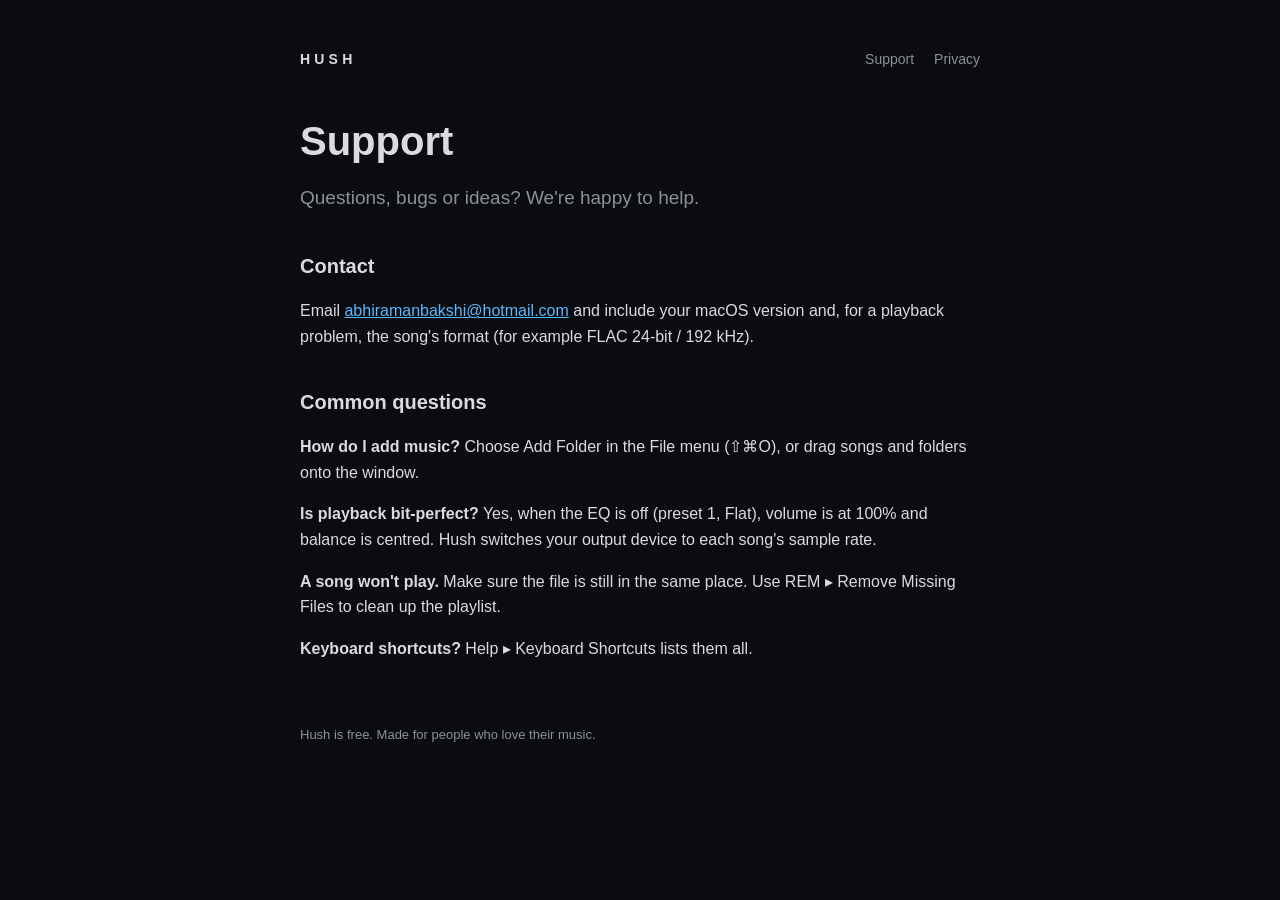
==== support.html @ 2e098ab4 "Hush website: home, support and privacy pages Co-Authored-By: Claude Opus 5.5 (1M context) <noreply@" ====
<!doctype html>
<html lang="en">
<head>
<meta charset="utf-8">
<meta name="viewport" content="width=device-width, initial-scale=1">
<title>Hush Support</title>
<link rel="stylesheet" href="style.css">
</head>
<body><main>
<nav><a class="brand" href="index.html">HUSH</a><a href="support.html">Support</a><a href="privacy.html">Privacy</a></nav>
<h1>Support</h1>
<p class="lede">Questions, bugs or ideas? We&#39;re happy to help.</p>
<h2>Contact</h2>
<p>Email <a href="mailto:abhiramanbakshi@hotmail.com">abhiramanbakshi@hotmail.com</a> and include your macOS version and, for a playback problem, the song&#39;s format (for example FLAC 24-bit / 192 kHz).</p>
<h2>Common questions</h2>
<p><strong>How do I add music?</strong> Choose Add Folder in the File menu (⇧⌘O), or drag songs and folders onto the window.</p>
<p><strong>Is playback bit-perfect?</strong> Yes, when the EQ is off (preset 1, Flat), volume is at 100% and balance is centred. Hush switches your output device to each song&#39;s sample rate.</p>
<p><strong>A song won&#39;t play.</strong> Make sure the file is still in the same place. Use REM ▸ Remove Missing Files to clean up the playlist.</p>
<p><strong>Keyboard shortcuts?</strong> Help ▸ Keyboard Shortcuts lists them all.</p>
<footer>Hush is free. Made for people who love their music.</footer>
</main></body>
</html>
---- style.css ----
:root { --bg:#0b0c0f; --panel:#15171b; --text:#d9dbe0; --dim:#8b9099; --glow:#5ab8ff; }
* { box-sizing:border-box; }
body { margin:0; background:var(--bg); color:var(--text); font:16px/1.6 -apple-system, BlinkMacSystemFont, "SF Pro Text", "Helvetica Neue", sans-serif; }
main { max-width:720px; margin:0 auto; padding:48px 20px 64px; }
nav { display:flex; gap:20px; font-size:14px; margin-bottom:48px; }
nav a { color:var(--dim); text-decoration:none; }
nav a:hover, a { color:var(--glow); }
.brand { font-weight:800; letter-spacing:.3em; color:var(--text); margin-right:auto; }
h1 { font-size:40px; line-height:1.15; margin:0 0 12px; }
h2 { font-size:20px; margin-top:36px; }
.lede { color:var(--dim); font-size:19px; }
.shot { display:block; width:100%; max-width:430px; margin-left:auto; margin-right:auto; border-radius:12px; margin:32px 0; box-shadow:0 20px 60px #000a; }
ul { padding-left:20px; }
.button { display:inline-block; background:var(--glow); color:#000; padding:10px 18px; border-radius:8px; font-weight:600; text-decoration:none; }
footer { color:var(--dim); font-size:13px; margin-top:64px; }
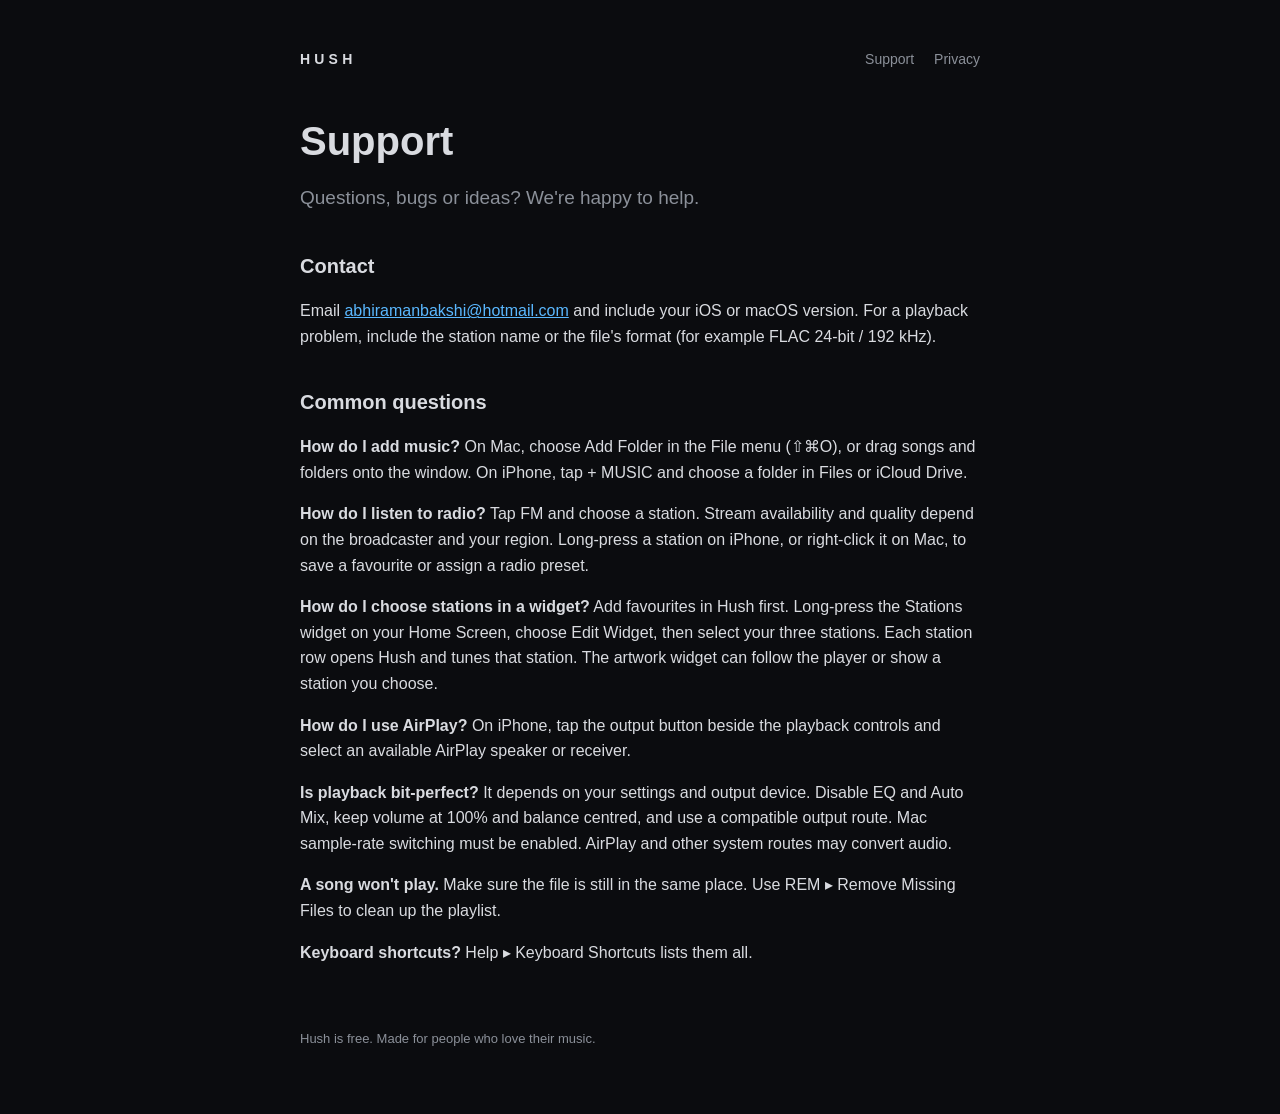
==== commit f88b11d9: "Add iPhone radio, widget and AirPlay support instructions" ====
--- a/support.html
+++ b/support.html
@@ -11,10 +11,13 @@
 <h1>Support</h1>
 <p class="lede">Questions, bugs or ideas? We&#39;re happy to help.</p>
 <h2>Contact</h2>
-<p>Email <a href="mailto:abhiramanbakshi@hotmail.com">abhiramanbakshi@hotmail.com</a> and include your macOS version and, for a playback problem, the song&#39;s format (for example FLAC 24-bit / 192 kHz).</p>
+<p>Email <a href="mailto:abhiramanbakshi@hotmail.com">abhiramanbakshi@hotmail.com</a> and include your iOS or macOS version. For a playback problem, include the station name or the file&#39;s format (for example FLAC 24-bit / 192 kHz).</p>
 <h2>Common questions</h2>
-<p><strong>How do I add music?</strong> Choose Add Folder in the File menu (⇧⌘O), or drag songs and folders onto the window.</p>
-<p><strong>Is playback bit-perfect?</strong> Yes, when the EQ is off (preset 1, Flat), volume is at 100% and balance is centred. Hush switches your output device to each song&#39;s sample rate.</p>
+<p><strong>How do I add music?</strong> On Mac, choose Add Folder in the File menu (⇧⌘O), or drag songs and folders onto the window. On iPhone, tap + MUSIC and choose a folder in Files or iCloud Drive.</p>
+<p><strong>How do I listen to radio?</strong> Tap FM and choose a station. Stream availability and quality depend on the broadcaster and your region. Long-press a station on iPhone, or right-click it on Mac, to save a favourite or assign a radio preset.</p>
+<p><strong>How do I choose stations in a widget?</strong> Add favourites in Hush first. Long-press the Stations widget on your Home Screen, choose Edit Widget, then select your three stations. Each station row opens Hush and tunes that station. The artwork widget can follow the player or show a station you choose.</p>
+<p><strong>How do I use AirPlay?</strong> On iPhone, tap the output button beside the playback controls and select an available AirPlay speaker or receiver.</p>
+<p><strong>Is playback bit-perfect?</strong> It depends on your settings and output device. Disable EQ and Auto Mix, keep volume at 100% and balance centred, and use a compatible output route. Mac sample-rate switching must be enabled. AirPlay and other system routes may convert audio.</p>
 <p><strong>A song won&#39;t play.</strong> Make sure the file is still in the same place. Use REM ▸ Remove Missing Files to clean up the playlist.</p>
 <p><strong>Keyboard shortcuts?</strong> Help ▸ Keyboard Shortcuts lists them all.</p>
 <footer>Hush is free. Made for people who love their music.</footer>
